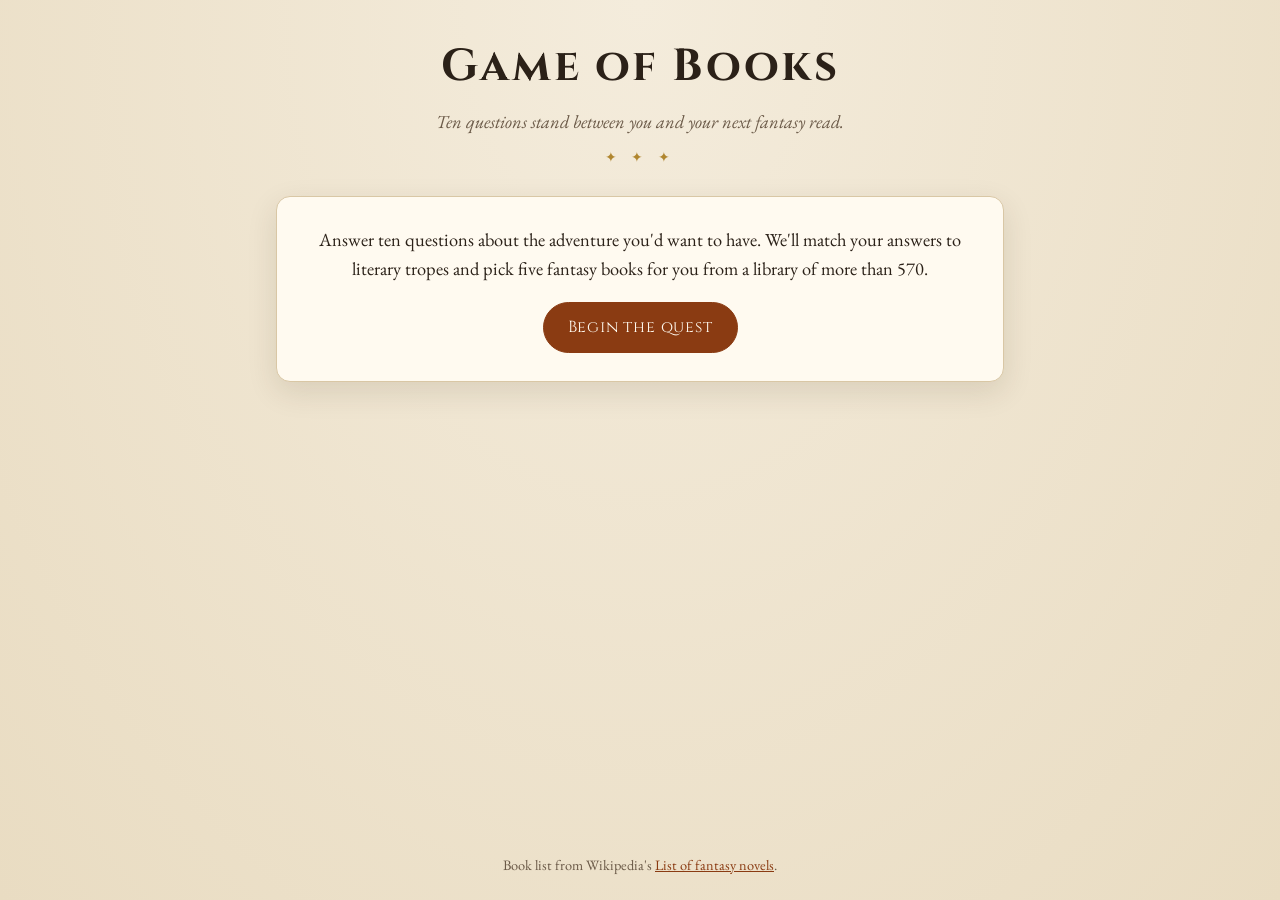
==== index.html @ 14d940a7 "Add index.html game page with ten-question quiz Plain HTML/CSS/JS with no build step. Shows one ques" ====
<!doctype html>
<html lang="en">
<head>
  <meta charset="utf-8">
  <meta name="viewport" content="width=device-width, initial-scale=1">
  <title>Game of Books</title>
  <meta name="description" content="Answer ten questions and get five fantasy novels matched to your favourite literary tropes.">
  <link rel="preconnect" href="https://fonts.googleapis.com">
  <link rel="preconnect" href="https://fonts.gstatic.com" crossorigin>
  <link href="https://fonts.googleapis.com/css2?family=Cinzel:wght@600;700&family=EB+Garamond:ital@0;1&display=swap" rel="stylesheet">
  <link rel="stylesheet" href="css/styles.css">
</head>
<body>
  <main class="wrap">
    <header class="site">
      <h1><a href="./">Game of Books</a></h1>
      <p class="tagline">Ten questions stand between you and your next fantasy read.</p>
      <p class="flourish" aria-hidden="true">✦ ✦ ✦</p>
    </header>

    <section id="intro" class="card intro">
      <p>Answer ten questions about the adventure you'd want to have. We'll match your answers to literary tropes and pick five fantasy books for you from a library of more than 570.</p>
      <button id="start" class="btn" type="button">Begin the quest</button>
    </section>

    <section id="quiz" class="card" hidden>
      <div class="progress" aria-hidden="true">
        <span id="progress-label">1 / 10</span>
        <div class="progress-track"><div id="progress-fill" class="progress-fill"></div></div>
      </div>
      <div id="question" class="question" aria-live="polite"></div>
      <div class="quiz-nav">
        <button id="back" class="btn ghost" type="button">← Back</button>
        <span>Tip: press 1–4 to answer</span>
      </div>
    </section>

    <noscript>
      <p class="card status">This game needs JavaScript to run.</p>
    </noscript>
  </main>

  <footer class="site">
    Book list from Wikipedia's <a href="https://en.wikipedia.org/wiki/List_of_fantasy_novels">List of fantasy novels</a>.
  </footer>

  <script src="js/quiz.js"></script>
  <script src="js/game.js"></script>
</body>
</html>
---- css/styles.css ----
:root {
  --bg: #f4ecdc;
  --bg-deep: #e9dcc2;
  --surface: #fffaf0;
  --ink: #2b2118;
  --ink-soft: #6b5a48;
  --accent: #8a3b12;
  --accent-ink: #fffaf0;
  --gold: #b0862f;
  --line: #d9c7a5;
  --chip: #f1e3c6;
  --shadow: 0 10px 30px rgba(60, 40, 20, 0.12);
  --radius: 14px;
  --font-display: "Cinzel", Georgia, serif;
  --font-body: "EB Garamond", Georgia, "Times New Roman", serif;
}

@media (prefers-color-scheme: dark) {
  :root {
    --bg: #15121c;
    --bg-deep: #0d0b12;
    --surface: #211c2b;
    --ink: #efe6d6;
    --ink-soft: #b5a891;
    --accent: #e0a458;
    --accent-ink: #1a1520;
    --gold: #d6b26a;
    --line: #3a3247;
    --chip: #2e2739;
    --shadow: 0 10px 30px rgba(0, 0, 0, 0.45);
  }
}

* { box-sizing: border-box; }

html, body { margin: 0; }

body {
  min-height: 100vh;
  background:
    radial-gradient(ellipse at top, var(--bg) 0%, var(--bg-deep) 100%) fixed;
  color: var(--ink);
  font-family: var(--font-body);
  font-size: 1.15rem;
  line-height: 1.55;
  display: flex;
  flex-direction: column;
}

a { color: var(--accent); }

.wrap {
  width: 100%;
  max-width: 760px;
  margin: 0 auto;
  padding: 32px 16px 48px;
  flex: 1;
}

header.site {
  text-align: center;
  margin-bottom: 28px;
}

.site h1 {
  font-family: var(--font-display);
  font-weight: 700;
  letter-spacing: 0.06em;
  font-size: clamp(1.9rem, 6vw, 2.8rem);
  margin: 0;
}

.site h1 a { color: inherit; text-decoration: none; }

.site .tagline {
  margin: 6px 0 0;
  color: var(--ink-soft);
  font-style: italic;
}

.flourish {
  color: var(--gold);
  letter-spacing: 0.4em;
  font-size: 0.9rem;
  margin: 10px 0 0;
}

.card {
  background: var(--surface);
  border: 1px solid var(--line);
  border-radius: var(--radius);
  box-shadow: var(--shadow);
  padding: 28px 24px;
}

.btn {
  display: inline-block;
  font: inherit;
  font-family: var(--font-display);
  font-size: 1rem;
  letter-spacing: 0.05em;
  padding: 12px 24px;
  border-radius: 999px;
  border: 1px solid var(--accent);
  background: var(--accent);
  color: var(--accent-ink);
  cursor: pointer;
  text-decoration: none;
  transition: transform 0.15s ease, opacity 0.15s ease;
}

.btn:hover { transform: translateY(-1px); }
.btn:focus-visible { outline: 3px solid var(--gold); outline-offset: 3px; }

.btn.ghost {
  background: transparent;
  color: var(--accent);
}

.btn[disabled] { opacity: 0.4; cursor: default; transform: none; }

/* ---------- Intro ---------- */

.intro { text-align: center; }
.intro p { margin: 0 0 20px; }

/* ---------- Quiz ---------- */

.progress {
  display: flex;
  align-items: center;
  gap: 12px;
  margin-bottom: 20px;
  font-family: var(--font-display);
  font-size: 0.85rem;
  color: var(--ink-soft);
  letter-spacing: 0.08em;
}

.progress-track {
  flex: 1;
  height: 6px;
  background: var(--chip);
  border-radius: 999px;
  overflow: hidden;
}

.progress-fill {
  height: 100%;
  width: 0;
  background: linear-gradient(90deg, var(--gold), var(--accent));
  transition: width 0.3s ease;
}

.question h2 {
  font-family: var(--font-display);
  font-weight: 600;
  font-size: clamp(1.25rem, 4vw, 1.6rem);
  line-height: 1.3;
  margin: 0 0 20px;
}

.answers {
  list-style: none;
  margin: 0;
  padding: 0;
  display: grid;
  gap: 12px;
}

.answer {
  width: 100%;
  display: flex;
  align-items: center;
  gap: 14px;
  text-align: left;
  font: inherit;
  color: var(--ink);
  background: transparent;
  border: 1px solid var(--line);
  border-radius: 12px;
  padding: 14px 16px;
  cursor: pointer;
  transition: border-color 0.15s ease, background 0.15s ease, transform 0.15s ease;
}

.answer:hover { border-color: var(--accent); transform: translateX(2px); }
.answer:focus-visible { outline: 3px solid var(--gold); outline-offset: 2px; }

.answer.selected {
  border-color: var(--accent);
  background: var(--chip);
}

.answer .key {
  flex: none;
  width: 30px;
  height: 30px;
  border-radius: 50%;
  border: 1px solid var(--gold);
  color: var(--gold);
  display: grid;
  place-items: center;
  font-family: var(--font-display);
  font-size: 0.85rem;
}

.quiz-nav {
  display: flex;
  justify-content: space-between;
  align-items: center;
  margin-top: 22px;
  font-size: 0.95rem;
  color: var(--ink-soft);
}

.fade-in { animation: fade 0.35s ease both; }

@keyframes fade {
  from { opacity: 0; transform: translateY(6px); }
  to { opacity: 1; transform: none; }
}

/* ---------- Results ---------- */

.results-head { text-align: center; margin-bottom: 24px; }
.results-head h2 {
  font-family: var(--font-display);
  font-size: clamp(1.4rem, 5vw, 1.9rem);
  margin: 0 0 8px;
}
.results-head p { margin: 0 0 14px; color: var(--ink-soft); }

.chips {
  display: flex;
  flex-wrap: wrap;
  gap: 8px;
  justify-content: center;
  list-style: none;
  padding: 0;
  margin: 0;
}

.chip {
  background: var(--chip);
  border: 1px solid var(--line);
  border-radius: 999px;
  padding: 3px 12px;
  font-size: 0.95rem;
  white-space: nowrap;
}

.chip.strong { border-color: var(--gold); }

.books {
  list-style: none;
  margin: 0;
  padding: 0;
  display: grid;
  gap: 16px;
  counter-reset: book;
}

.book {
  display: grid;
  grid-template-columns: auto 1fr;
  gap: 4px 18px;
  align-items: start;
}

.book::before {
  counter-increment: book;
  content: counter(book);
  grid-row: span 4;
  font-family: var(--font-display);
  font-size: 2.2rem;
  line-height: 1;
  color: var(--gold);
  min-width: 1.2em;
  text-align: center;
}

.book h3 {
  font-family: var(--font-display);
  font-size: 1.2rem;
  margin: 0;
  line-height: 1.3;
}

.book .meta { margin: 0; color: var(--ink-soft); }
.book .chips { justify-content: flex-start; margin-top: 6px; }
.book .chip { font-size: 0.85rem; }
.book .links { margin: 8px 0 0; font-size: 0.95rem; }

.actions {
  display: flex;
  flex-wrap: wrap;
  gap: 12px;
  justify-content: center;
  margin-top: 28px;
}

.status { text-align: center; color: var(--ink-soft); }

footer.site {
  text-align: center;
  font-size: 0.9rem;
  color: var(--ink-soft);
  padding: 0 16px 24px;
}

@media (max-width: 480px) {
  .card { padding: 22px 16px; }
  .book { gap: 4px 12px; }
  .book::before { font-size: 1.7rem; }
}

@media (prefers-reduced-motion: reduce) {
  * { animation: none !important; transition: none !important; }
}
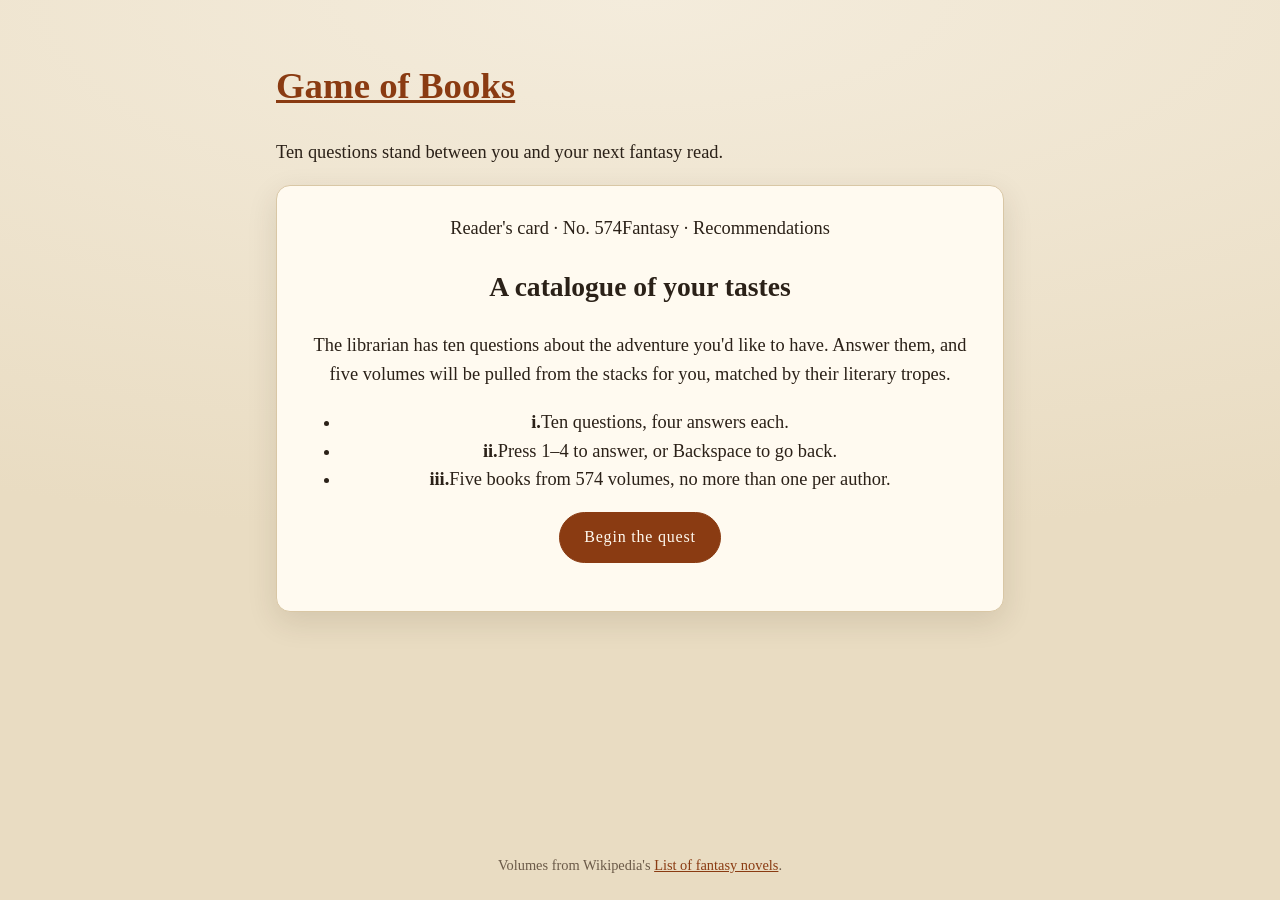
==== commit 89aaa1a0: "Present the quiz as a library catalogue card with a progress shelf Questions sit on a ruled parchmen" ====
--- a/index.html
+++ b/index.html
@@ -2,48 +2,58 @@
 <html lang="en">
 <head>
   <meta charset="utf-8">
-  <meta name="viewport" content="width=device-width, initial-scale=1">
+  <meta name="viewport" content="width=device-width, initial-scale=1, viewport-fit=cover">
   <title>Game of Books</title>
-  <meta name="description" content="Answer ten questions and get five fantasy novels matched to your favourite literary tropes.">
+  <meta name="description" content="Answer ten questions in the reading room and leave with five fantasy novels matched to your favourite literary tropes.">
+  <meta name="theme-color" content="#14100c">
   <link rel="preconnect" href="https://fonts.googleapis.com">
   <link rel="preconnect" href="https://fonts.gstatic.com" crossorigin>
-  <link href="https://fonts.googleapis.com/css2?family=Cinzel:wght@600;700&family=EB+Garamond:ital@0;1&display=swap" rel="stylesheet">
+  <link rel="stylesheet" href="https://fonts.googleapis.com/css2?family=Alegreya:ital,wght@0,400;0,500;0,700;1,400&family=Cutive+Mono&family=IM+Fell+English+SC&family=IM+Fell+English:ital@0;1&display=swap">
   <link rel="stylesheet" href="css/styles.css">
 </head>
 <body>
   <main class="wrap">
-    <header class="site">
+    <header class="masthead">
       <h1><a href="./">Game of Books</a></h1>
-      <p class="tagline">Ten questions stand between you and your next fantasy read.</p>
-      <p class="flourish" aria-hidden="true">✦ ✦ ✦</p>
+      <p class="sub">Ten questions stand between you and your next fantasy read.</p>
+      <p class="skytime" id="skytime"></p>
     </header>
 
-    <section id="intro" class="card intro">
-      <p>Answer ten questions about the adventure you'd want to have. We'll match your answers to literary tropes and pick five fantasy books for you from a library of more than 570.</p>
-      <button id="start" class="btn" type="button">Begin the quest</button>
+    <section id="intro" class="card intro fade-in">
+      <div class="card-top"><span>Reader's card · No. 574</span><span>Fantasy · Recommendations</span></div>
+      <h2>A catalogue of your tastes</h2>
+      <p class="lead">The librarian has ten questions about the adventure you'd like to have. Answer them, and five volumes will be pulled from the stacks for you, matched by their literary tropes.</p>
+      <ul class="rules">
+        <li><b>i.</b><span>Ten questions, four answers each.</span></li>
+        <li><b>ii.</b><span>Press 1–4 to answer, or Backspace to go back.</span></li>
+        <li><b>iii.</b><span>Five books from 574 volumes, no more than one per author.</span></li>
+      </ul>
+      <p class="go"><button id="start" class="btn ink" type="button">Begin the quest</button></p>
     </section>
 
-    <section id="quiz" class="card" hidden>
-      <div class="progress" aria-hidden="true">
-        <span id="progress-label">1 / 10</span>
-        <div class="progress-track"><div id="progress-fill" class="progress-fill"></div></div>
-      </div>
-      <div id="question" class="question" aria-live="polite"></div>
-      <div class="quiz-nav">
-        <button id="back" class="btn ghost" type="button">← Back</button>
-        <span>Tip: press 1–4 to answer</span>
+    <section id="quiz" hidden>
+      <div class="shelf" id="shelf" aria-hidden="true"></div>
+      <div class="card">
+        <div class="card-top"><span id="progress-label">Question 1 of 10</span><span>Game of Books · Fantasy</span></div>
+        <div id="question" aria-live="polite"></div>
+        <div class="quiz-nav">
+          <button id="back" class="linkbtn" type="button">← Previous question</button>
+          <span>Press 1–4 to answer</span>
+        </div>
+        <span class="stamp" id="stamp" aria-hidden="true">Noted</span>
       </div>
     </section>
 
     <noscript>
-      <p class="card status">This game needs JavaScript to run.</p>
+      <p class="card">This game needs JavaScript to run.</p>
     </noscript>
   </main>
 
   <footer class="site">
-    Book list from Wikipedia's <a href="https://en.wikipedia.org/wiki/List_of_fantasy_novels">List of fantasy novels</a>.
+    Volumes from Wikipedia's <a href="https://en.wikipedia.org/wiki/List_of_fantasy_novels">List of fantasy novels</a>.
   </footer>
 
+  <script src="js/room.js"></script>
   <script src="js/quiz.js"></script>
   <script src="js/game.js"></script>
 </body>
--- a/css/styles.css
+++ b/css/styles.css
@@ -35,10 +35,11 @@
 
 html, body { margin: 0; }
 
+html { background: var(--bg-deep); }
+
 body {
   min-height: 100vh;
-  background:
-    radial-gradient(ellipse at top, var(--bg) 0%, var(--bg-deep) 100%) fixed;
+  background: radial-gradient(ellipse 120% 60% at top, var(--bg) 0%, var(--bg-deep) 100%) no-repeat var(--bg-deep);
   color: var(--ink);
   font-family: var(--font-body);
   font-size: 1.15rem;
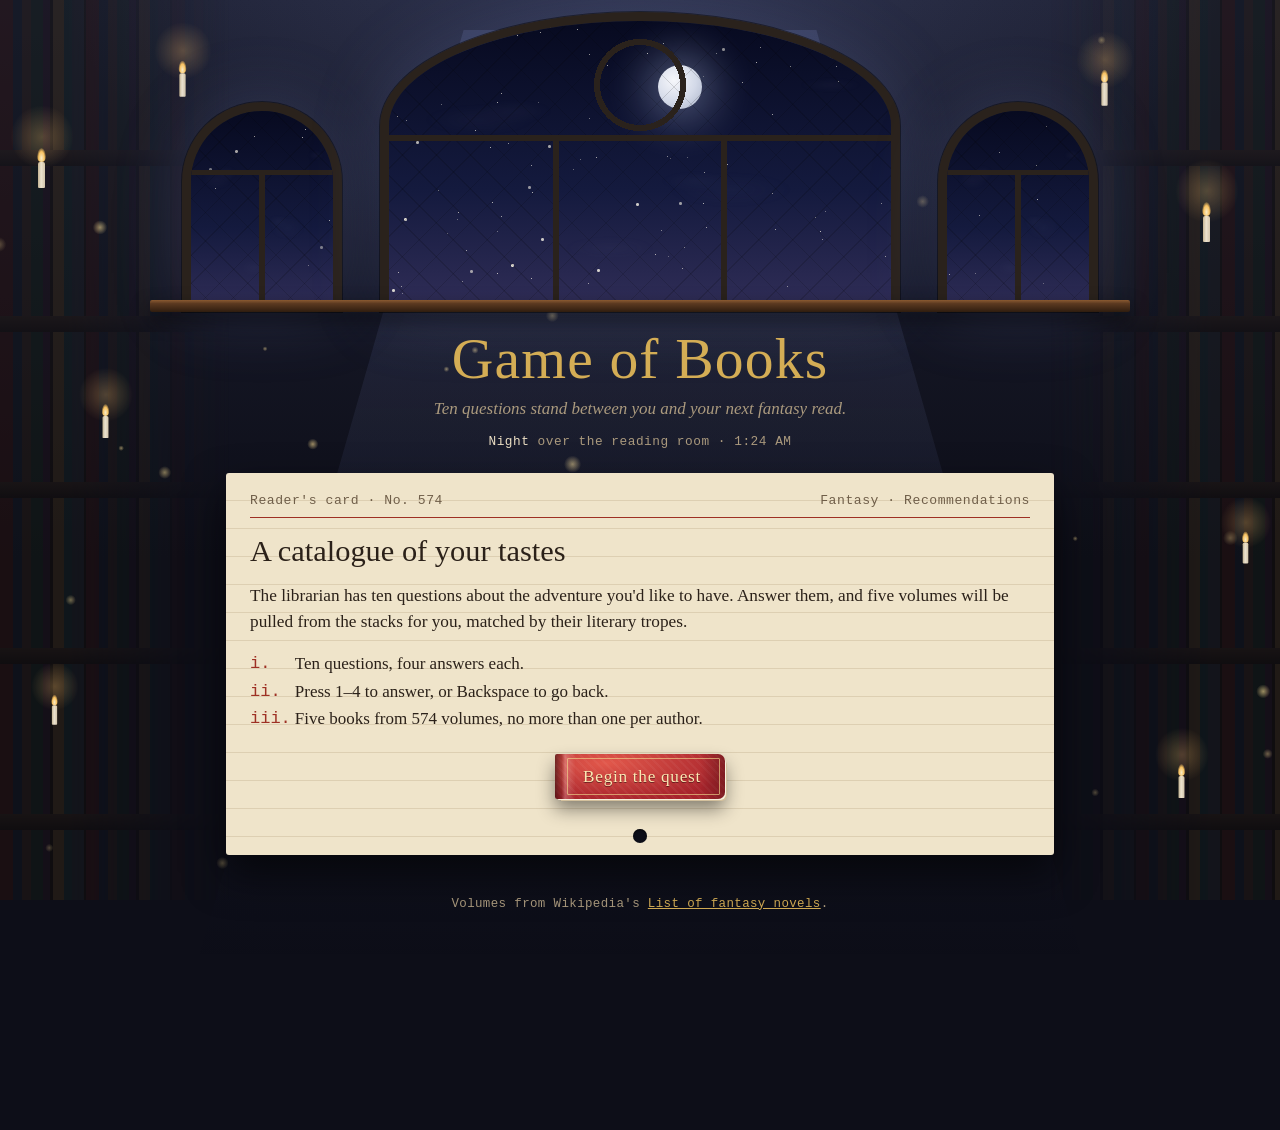
==== commit 1536e437: "Style buttons as colourful cloth-bound books Buttons now share the recommended books' look: bright c" ====
--- a/index.html
+++ b/index.html
@@ -28,7 +28,7 @@
         <li><b>ii.</b><span>Press 1–4 to answer, or Backspace to go back.</span></li>
         <li><b>iii.</b><span>Five books from 574 volumes, no more than one per author.</span></li>
       </ul>
-      <p class="go"><button id="start" class="btn ink" type="button">Begin the quest</button></p>
+      <p class="go"><button id="start" class="btn crimson" type="button">Begin the quest</button></p>
     </section>
 
     <section id="quiz" hidden>
--- a/css/styles.css
+++ b/css/styles.css
@@ -1,321 +1,411 @@
+/*
+ * Game of Books — styled as the Fantasy Reading Room: a library hall under a
+ * tall arched window whose sky follows the viewer's local hour, walnut shelves
+ * of gilt leather spines, and parchment catalogue cards. Single dark look by design.
+ */
 :root {
-  --bg: #f4ecdc;
-  --bg-deep: #e9dcc2;
-  --surface: #fffaf0;
-  --ink: #2b2118;
-  --ink-soft: #6b5a48;
-  --accent: #8a3b12;
-  --accent-ink: #fffaf0;
-  --gold: #b0862f;
-  --line: #d9c7a5;
-  --chip: #f1e3c6;
-  --shadow: 0 10px 30px rgba(60, 40, 20, 0.12);
-  --radius: 14px;
-  --font-display: "Cinzel", Georgia, serif;
-  --font-body: "EB Garamond", Georgia, "Times New Roman", serif;
-}
-
-@media (prefers-color-scheme: dark) {
-  :root {
-    --bg: #15121c;
-    --bg-deep: #0d0b12;
-    --surface: #211c2b;
-    --ink: #efe6d6;
-    --ink-soft: #b5a891;
-    --accent: #e0a458;
-    --accent-ink: #1a1520;
-    --gold: #d6b26a;
-    --line: #3a3247;
-    --chip: #2e2739;
-    --shadow: 0 10px 30px rgba(0, 0, 0, 0.45);
-  }
-}
-
-* { box-sizing: border-box; }
-
-html, body { margin: 0; }
-
-html { background: var(--bg-deep); }
-
+  color-scheme: dark;
+  --night: #14100c; --wall: #1e1712; --line: #3b2a1c;
+  --wood: #5b3920; --wood-lo: #2f1d0f; --wood-hi: #8a5a31;
+  --parch: #ecdfc4; --muted: #ab9a7e; --gilt: #d4ad55; --gilt-dim: #9a7a37;
+  --card: #efe4ca; --card-hi: #f7efdd; --card-ink: #2b2119; --card-rule: #d3c09c; --card-muted: #6f5e49; --stamp: #9e3024;
+  --l0: #6f201c; --l1: #24432f; --l2: #22324f; --l3: #86581e; --l4: #4b2442; --l5: #5b3b25; --l6: #1f4b4a; --l7: #3b404b;
+  --f-display: "IM Fell English SC", "IM Fell English", Georgia, serif;
+  --f-title: "IM Fell English", Georgia, serif;
+  --f-body: "Alegreya", Georgia, "Times New Roman", serif;
+  --f-mono: "Cutive Mono", "Courier New", Courier, monospace;
+  --plank: 16px;
+  --stone: #2a221c; --win-h: clamp(170px, 28vw, 300px);
+  /* sky tokens: overwritten by js/room.js from the viewer's local hour (these are early-evening values) */
+  --sky-top: #121a42; --sky-mid: #3d2f6b; --sky-low: #9a4f6a; --glow: #b07aa0; --glow-soft: rgba(176,122,160,.22); --glow-faint: rgba(176,122,160,.08);
+  --room-top: #2a1d22; --cloud: rgba(210,170,200,.55); --star-op: .5; --cloud-op: .3; --candle-op: .9;
+  --orb-x: 80%; --orb-y: 30%; --orb-bg: radial-gradient(circle at 35% 35%, #f4f6fb, #cfd6e6 60%, #aab3c8); --orb-glow: rgba(200,215,255,.35);
+}
+
+*, *::before, *::after { box-sizing: border-box; }
+html { background: var(--night); }
 body {
-  min-height: 100vh;
-  background: radial-gradient(ellipse 120% 60% at top, var(--bg) 0%, var(--bg-deep) 100%) no-repeat var(--bg-deep);
-  color: var(--ink);
-  font-family: var(--font-body);
-  font-size: 1.15rem;
-  line-height: 1.55;
-  display: flex;
-  flex-direction: column;
-}
-
-a { color: var(--accent); }
+  position: relative; z-index: 0; margin: 0; min-height: 100vh;
+  background-color: var(--night); color: var(--parch);
+  font-family: var(--f-body); font-size: 17px; line-height: 1.5;
+  transition: background-color 2s;
+}
+[hidden] { display: none !important; }
+button { font: inherit; color: inherit; }
+:focus-visible { outline: 2px solid var(--gilt); outline-offset: 2px; }
+a { color: var(--gilt); }
 
 .wrap {
-  width: 100%;
-  max-width: 760px;
-  margin: 0 auto;
-  padding: 32px 16px 48px;
-  flex: 1;
-}
-
-header.site {
-  text-align: center;
-  margin-bottom: 28px;
-}
-
-.site h1 {
-  font-family: var(--font-display);
-  font-weight: 700;
-  letter-spacing: 0.06em;
-  font-size: clamp(1.9rem, 6vw, 2.8rem);
-  margin: 0;
-}
-
-.site h1 a { color: inherit; text-decoration: none; }
-
-.site .tagline {
-  margin: 6px 0 0;
-  color: var(--ink-soft);
-  font-style: italic;
-}
-
-.flourish {
-  color: var(--gold);
-  letter-spacing: 0.4em;
-  font-size: 0.9rem;
-  margin: 10px 0 0;
-}
-
+  position: relative; max-width: 860px; margin: 0 auto;
+  padding: calc(var(--win-h) + 30px) max(16px, env(safe-area-inset-right, 0px)) 40px max(16px, env(safe-area-inset-left, 0px));
+}
+
+/* ---------- the hall: room light, side stacks, candles, motes ---------- */
+.room {
+  position: fixed; inset: 0; z-index: -2; pointer-events: none; overflow: hidden;
+  background: radial-gradient(ellipse 65% 55% at 50% -8%, var(--glow-soft), transparent 72%), linear-gradient(to bottom, var(--room-top), var(--night) 62%);
+}
+.hall-stacks {
+  position: absolute; top: 0; bottom: 0; width: max(56px, calc((100vw - 860px) / 2 + 20px)); opacity: .5; filter: brightness(.42) saturate(.7);
+  background: repeating-linear-gradient(to bottom, transparent 0, transparent 150px, var(--wood) 150px, var(--wood-lo) 166px),
+    repeating-linear-gradient(90deg, var(--l0) 0 13px, var(--l2) 13px 22px, var(--l5) 22px 31px, var(--l1) 31px 43px, var(--l4) 43px 50px, var(--wood-lo) 50px 53px, var(--l3) 53px 64px, var(--l6) 64px 72px, var(--l7) 72px 84px, var(--wood-lo) 84px 86px);
+}
+.hall-stacks.l { left: 0; -webkit-mask-image: linear-gradient(to right, #000 30%, transparent); mask-image: linear-gradient(to right, #000 30%, transparent); }
+.hall-stacks.r { right: 0; -webkit-mask-image: linear-gradient(to left, #000 30%, transparent); mask-image: linear-gradient(to left, #000 30%, transparent); }
+#motes { position: absolute; inset: 0; width: 100%; height: 100%; }
+.candle {
+  position: absolute; left: var(--x); top: var(--y); width: 7px; height: 26px; border-radius: 2px 2px 1px 1px;
+  opacity: var(--candle-op); transform: scale(var(--s, 1));
+  background: linear-gradient(90deg, #c9b996, #f3ead6 45%, #d9cbb0);
+  animation: bob 7s ease-in-out var(--d, 0s) infinite alternate; transition: opacity 2s;
+}
+.candle::before {
+  content: ""; position: absolute; bottom: 100%; left: 50%; width: 9px; height: 14px; margin-left: -4.5px;
+  border-radius: 50% 50% 50% 50% / 62% 62% 38% 38%;
+  background: radial-gradient(ellipse at 50% 72%, #fff7d6 0, #ffc861 45%, rgba(255,140,40,0) 75%);
+  animation: flick 1.8s ease-in-out var(--d, 0s) infinite alternate;
+}
+.candle::after {
+  content: ""; position: absolute; bottom: 60%; left: 50%; width: 70px; height: 70px; margin-left: -35px; border-radius: 50%;
+  background: radial-gradient(circle, rgba(255,196,110,.28), rgba(255,196,110,0) 65%);
+}
+@keyframes bob { from { translate: 0 0; } to { translate: 0 -14px; } }
+@keyframes flick { from { transform: scaleY(1) rotate(-2deg); } to { transform: scaleY(1.15) rotate(3deg); } }
+
+/* ---------- the window band ---------- */
+.skyband {
+  position: absolute; top: 0; left: 0; right: 0; height: calc(var(--win-h) + 12px); z-index: -1; pointer-events: none;
+  display: flex; justify-content: center; align-items: flex-end; gap: clamp(14px, 3vw, 40px);
+}
+.beam {
+  position: absolute; top: 30px; left: 50%; width: min(980px, 96vw); height: min(1100px, 190vw); transform: translateX(-50%);
+  background: linear-gradient(to bottom, var(--glow-soft), var(--glow-faint) 45%, transparent 85%);
+  clip-path: polygon(32% 0, 68% 0, 100% 100%, 0 100%); mix-blend-mode: screen; opacity: .9;
+}
+.win {
+  position: relative; overflow: hidden; border: 9px solid var(--stone); border-bottom: 0;
+  border-radius: 50% 50% 0 0 / 38% 38% 0 0;
+  box-shadow: inset 0 0 34px rgba(0,0,0,.5), 0 0 70px var(--glow-soft), 0 0 0 1px rgba(0,0,0,.6);
+}
+.win.main { width: min(520px, 82vw); height: var(--win-h); }
+.win.side { width: min(160px, 15vw); height: calc(var(--win-h) * .7); }
+.sky { position: absolute; inset: 0; background: linear-gradient(to bottom, var(--sky-top), var(--sky-mid) 58%, var(--sky-low)); }
+.win .stars {
+  position: absolute; top: 0; left: 0; width: 1px; height: 1px; border-radius: 50%; opacity: var(--star-op);
+  animation: twinkle 5s ease-in-out infinite alternate; transition: opacity 2s;
+}
+.win .stars.b { animation-duration: 3.4s; animation-delay: -2s; }
+@keyframes twinkle { from { opacity: var(--star-op); } to { opacity: calc(var(--star-op) * .45); } }
+.clouds {
+  position: absolute; top: 0; bottom: 0; left: 0; width: 200%; opacity: var(--cloud-op); transition: opacity 2s;
+  background-repeat: repeat-x; background-size: 50% 100%;
+  background-image: radial-gradient(ellipse 16% 8% at 18% 34%, var(--cloud), transparent 70%), radial-gradient(ellipse 11% 6% at 25% 31%, var(--cloud), transparent 70%),
+    radial-gradient(ellipse 18% 9% at 68% 58%, var(--cloud), transparent 70%), radial-gradient(ellipse 10% 5% at 61% 55%, var(--cloud), transparent 70%),
+    radial-gradient(ellipse 13% 6% at 44% 78%, var(--cloud), transparent 70%), radial-gradient(ellipse 9% 4% at 88% 22%, var(--cloud), transparent 70%);
+  animation: drift 180s linear infinite;
+}
+@keyframes drift { to { transform: translateX(-50%); } }
+.orb {
+  position: absolute; left: var(--orb-x); top: var(--orb-y); width: 44px; height: 44px; border-radius: 50%;
+  transform: translate(-50%, -50%); background: var(--orb-bg); box-shadow: 0 0 42px 14px var(--orb-glow);
+}
+.tracery {
+  position: absolute; inset: 0;
+  background: linear-gradient(90deg, transparent calc(33.3% - 3px), var(--stone) calc(33.3% - 3px) calc(33.3% + 3px), transparent calc(33.3% + 3px) calc(66.7% - 3px), var(--stone) calc(66.7% - 3px) calc(66.7% + 3px), transparent calc(66.7% + 3px)) 0 100% / 100% 60% no-repeat,
+    linear-gradient(var(--stone), var(--stone)) 0 40% / 100% 6px no-repeat,
+    radial-gradient(circle at 50% 22%, transparent 0 40px, var(--stone) 40px 46px, transparent 46px),
+    repeating-linear-gradient(45deg, rgba(0,0,0,.14) 0 1px, transparent 1px 24px), repeating-linear-gradient(-45deg, rgba(0,0,0,.14) 0 1px, transparent 1px 24px);
+}
+.win.side .tracery {
+  background: linear-gradient(90deg, transparent calc(50% - 3px), var(--stone) calc(50% - 3px) calc(50% + 3px), transparent calc(50% + 3px)) 0 100% / 100% 70% no-repeat,
+    linear-gradient(var(--stone), var(--stone)) 0 30% / 100% 5px no-repeat,
+    repeating-linear-gradient(45deg, rgba(0,0,0,.14) 0 1px, transparent 1px 20px), repeating-linear-gradient(-45deg, rgba(0,0,0,.14) 0 1px, transparent 1px 20px);
+}
+.sill {
+  position: absolute; bottom: 0; left: 50%; transform: translateX(-50%); width: min(980px, 96vw); height: 12px; border-radius: 2px;
+  background: linear-gradient(var(--wood-hi), var(--wood) 30%, var(--wood-lo)); box-shadow: 0 8px 18px rgba(0,0,0,.55);
+}
+
+/* ---------- masthead ---------- */
+.masthead { text-align: center; margin-bottom: 22px; }
+.masthead h1 {
+  font-family: var(--f-display); font-weight: 400; font-size: clamp(2.3rem, 7vw, 3.6rem); line-height: 1;
+  margin: 0; color: var(--gilt); letter-spacing: .02em;
+}
+.masthead h1 a { color: inherit; text-decoration: none; }
+.masthead .sub { margin: .5rem auto 0; color: var(--muted); font-style: italic; max-width: 52ch; }
+.skytime { font-family: var(--f-mono); font-size: .8rem; color: var(--muted); margin: .7rem 0 0; letter-spacing: .04em; }
+.skytime b { color: var(--parch); font-weight: 400; }
+.orn { color: var(--gilt-dim); }
+
+/* ---------- buttons ---------- */
+/* Buttons are small cloth-bound books, matching the recommended covers. */
+.btn {
+  --b: #1d4b98; --bh: #4f8ad9;
+  position: relative; display: inline-flex; align-items: center; justify-content: center; gap: 8px;
+  font-family: var(--f-display); font-size: 1.08rem; letter-spacing: .04em; line-height: 1.1; text-decoration: none;
+  padding: .8rem 1.5rem .8rem 1.75rem; border: 0; border-radius: 2px 7px 7px 2px; cursor: pointer;
+  color: #fbe9b4; text-shadow: 0 1px 0 rgba(0,0,0,.45);
+  background:
+    linear-gradient(90deg, rgba(0,0,0,.45) 0, rgba(0,0,0,.15) 4%, rgba(255,255,255,.22) 6%, rgba(255,255,255,0) 12%, rgba(0,0,0,0) 85%, rgba(0,0,0,.25) 100%),
+    repeating-linear-gradient(45deg, rgba(255,255,255,.04) 0 2px, transparent 2px 6px),
+    radial-gradient(ellipse at 30% 20%, var(--bh), var(--b) 75%);
+  box-shadow: 2px 2px 0 -1px var(--card-hi), 4px 4px 0 -2px var(--card-rule), 0 10px 18px rgba(0,0,0,.45);
+  transition: transform .18s ease, filter .18s ease, box-shadow .18s ease;
+}
+.btn::before { /* gilt frame stamped on the cover */
+  content: ""; position: absolute; inset: 4px 5px 4px 12px; border: 1px solid rgba(240,214,140,.65); border-radius: 1px; pointer-events: none;
+}
+.btn:hover { transform: translateY(-3px) rotate(-1deg); filter: brightness(1.12); color: #fff3cf; }
+.btn:active { transform: translateY(0); box-shadow: 1px 1px 0 -1px var(--card-hi), 2px 2px 0 -2px var(--card-rule), 0 4px 10px rgba(0,0,0,.45); }
+.btn:focus-visible { outline: 2px solid var(--gilt); outline-offset: 5px; }
+.btn[disabled] { opacity: .4; cursor: default; transform: none; filter: none; }
+.btn.crimson { --b: #a8242c; --bh: #e2584b; }
+.btn.emerald { --b: #1d7149; --bh: #43b57c; }
+.btn.sapphire { --b: #1d4b98; --bh: #4f8ad9; }
+.btn.amber { --b: #b8691a; --bh: #f0ad4a; }
+.btn.violet { --b: #642a8a; --bh: #a463cc; }
+.btn.teal { --b: #11706f; --bh: #3fb6ae; }
+.linkbtn {
+  background: none; border: 0; padding: .3rem 0; cursor: pointer;
+  font-family: var(--f-mono); font-size: .8rem; letter-spacing: .06em; text-transform: uppercase;
+  color: var(--card-muted); text-decoration: underline; text-underline-offset: 3px;
+}
+.linkbtn:hover { color: var(--stamp); }
+.linkbtn[disabled] { opacity: .35; cursor: default; text-decoration: none; }
+
+/* ---------- catalogue card ---------- */
 .card {
-  background: var(--surface);
-  border: 1px solid var(--line);
-  border-radius: var(--radius);
-  box-shadow: var(--shadow);
-  padding: 28px 24px;
-}
-
-.btn {
-  display: inline-block;
-  font: inherit;
-  font-family: var(--font-display);
-  font-size: 1rem;
-  letter-spacing: 0.05em;
-  padding: 12px 24px;
-  border-radius: 999px;
-  border: 1px solid var(--accent);
-  background: var(--accent);
-  color: var(--accent-ink);
-  cursor: pointer;
-  text-decoration: none;
-  transition: transform 0.15s ease, opacity 0.15s ease;
-}
-
-.btn:hover { transform: translateY(-1px); }
-.btn:focus-visible { outline: 3px solid var(--gold); outline-offset: 3px; }
-
-.btn.ghost {
-  background: transparent;
-  color: var(--accent);
-}
-
-.btn[disabled] { opacity: 0.4; cursor: default; transform: none; }
-
-/* ---------- Intro ---------- */
-
-.intro { text-align: center; }
-.intro p { margin: 0 0 20px; }
-
-/* ---------- Quiz ---------- */
-
-.progress {
-  display: flex;
-  align-items: center;
-  gap: 12px;
-  margin-bottom: 20px;
-  font-family: var(--font-display);
-  font-size: 0.85rem;
-  color: var(--ink-soft);
-  letter-spacing: 0.08em;
-}
-
-.progress-track {
-  flex: 1;
-  height: 6px;
-  background: var(--chip);
-  border-radius: 999px;
-  overflow: hidden;
-}
-
-.progress-fill {
-  height: 100%;
-  width: 0;
-  background: linear-gradient(90deg, var(--gold), var(--accent));
-  transition: width 0.3s ease;
-}
-
-.question h2 {
-  font-family: var(--font-display);
-  font-weight: 600;
-  font-size: clamp(1.25rem, 4vw, 1.6rem);
-  line-height: 1.3;
-  margin: 0 0 20px;
-}
-
-.answers {
-  list-style: none;
-  margin: 0;
-  padding: 0;
-  display: grid;
-  gap: 12px;
-}
-
+  position: relative; color-scheme: light; color: var(--card-ink);
+  background-color: var(--card);
+  background-image: repeating-linear-gradient(to bottom, transparent 0, transparent 27px, rgba(140,110,70,.18) 27px, rgba(140,110,70,.18) 28px);
+  border-radius: 3px; padding: 18px 24px 40px; box-shadow: 0 18px 40px rgba(0,0,0,.6); min-width: 0;
+}
+.card::after { /* the punched hole at the foot of a catalogue card */
+  content: ""; position: absolute; bottom: 12px; left: calc(50% - 7px); width: 14px; height: 14px; border-radius: 50%;
+  background: var(--night); box-shadow: inset 0 1px 2px rgba(0,0,0,.7);
+}
+.card-top {
+  display: flex; justify-content: space-between; gap: 6px 12px; flex-wrap: wrap;
+  border-bottom: 1px solid var(--stamp); padding-bottom: 6px;
+  font-family: var(--f-mono); font-size: .82rem; color: var(--card-muted); letter-spacing: .04em;
+}
+.card h2 { font-family: var(--f-title); font-weight: 400; font-size: clamp(1.45rem, 4.4vw, 1.9rem); line-height: 1.2; margin: .9rem 0 .9rem; text-wrap: balance; }
+.card h2:focus { outline: none; }
+.card p { margin: 0 0 1rem; }
+.card a { color: var(--stamp); }
+.stamp {
+  position: absolute; right: 22px; bottom: 9px; transform: rotate(-8deg) scale(1.3);
+  border: 2px solid var(--stamp); color: var(--stamp); font-family: var(--f-mono); font-size: .9rem;
+  text-transform: uppercase; letter-spacing: .12em; padding: 2px 8px; opacity: 0; pointer-events: none;
+  transition: opacity .2s, transform .2s;
+}
+.stamp.show { opacity: .9; transform: rotate(-8deg) scale(1); }
+
+/* intro card */
+.intro .lead { font-size: 1.08rem; }
+.intro .rules { list-style: none; padding: 0; margin: 0 0 1.4rem; display: grid; gap: 2px; }
+.intro .rules li { display: grid; grid-template-columns: 2.8rem 1fr; }
+.intro .rules b { font-family: var(--f-mono); font-weight: 400; color: var(--stamp); }
+.intro .go { text-align: center; }
+
+/* ---------- progress shelf ---------- */
+.shelf {
+  position: relative; display: flex; justify-content: center; align-items: flex-end; gap: 3px;
+  height: 84px; padding: 0 14px var(--plank); margin: 0 auto 18px; max-width: 420px;
+  border: 10px solid var(--wood); border-bottom-width: 0; border-radius: 3px 3px 0 0;
+  background: linear-gradient(to bottom, transparent calc(100% - var(--plank)), var(--wood-hi) calc(100% - var(--plank)), var(--wood) calc(100% - var(--plank) + 3px), var(--wood-lo)), var(--wall);
+  box-shadow: inset 0 0 40px rgba(0,0,0,.75), 0 12px 26px rgba(0,0,0,.45);
+}
+.shelf .vol {
+  width: 22px; height: var(--h); border-radius: 2px 2px 1px 1px; position: relative;
+  background: linear-gradient(90deg, rgba(0,0,0,.5) 0, rgba(255,255,255,.11) 20%, rgba(255,255,255,.02) 46%, rgba(0,0,0,.2) 76%, rgba(0,0,0,.55) 100%), var(--c);
+  box-shadow: inset 0 7px 0 -5px var(--gilt-dim), inset 0 -9px 0 -7px var(--gilt-dim), 1px 0 0 rgba(0,0,0,.6);
+  filter: saturate(.3) brightness(.45); transition: filter .4s, transform .25s;
+}
+.shelf .vol.done { filter: none; }
+.shelf .vol.done::after { content: ""; position: absolute; left: 50%; bottom: 14px; width: 4px; height: 4px; margin-left: -2px; border-radius: 50%; background: var(--gilt); }
+.shelf .vol.now { filter: none; transform: translateY(-8px); box-shadow: inset 0 7px 0 -5px var(--gilt), inset 0 -9px 0 -7px var(--gilt), 0 0 14px rgba(212,173,85,.35); }
+
+/* ---------- question card ---------- */
+.answers { list-style: none; margin: 0; padding: 0; display: grid; gap: 4px; }
 .answer {
-  width: 100%;
-  display: flex;
-  align-items: center;
-  gap: 14px;
-  text-align: left;
-  font: inherit;
-  color: var(--ink);
-  background: transparent;
-  border: 1px solid var(--line);
-  border-radius: 12px;
-  padding: 14px 16px;
-  cursor: pointer;
-  transition: border-color 0.15s ease, background 0.15s ease, transform 0.15s ease;
-}
-
-.answer:hover { border-color: var(--accent); transform: translateX(2px); }
-.answer:focus-visible { outline: 3px solid var(--gold); outline-offset: 2px; }
-
-.answer.selected {
-  border-color: var(--accent);
-  background: var(--chip);
-}
-
-.answer .key {
-  flex: none;
-  width: 30px;
-  height: 30px;
-  border-radius: 50%;
-  border: 1px solid var(--gold);
-  color: var(--gold);
-  display: grid;
-  place-items: center;
-  font-family: var(--font-display);
-  font-size: 0.85rem;
-}
-
+  width: 100%; display: grid; grid-template-columns: 2.2rem 1fr; align-items: baseline; text-align: left;
+  font-family: var(--f-body); font-size: 1.05rem; line-height: 1.4; color: var(--card-ink);
+  background: transparent; border: 0; border-left: 3px solid transparent; border-radius: 2px;
+  padding: .5rem .6rem .5rem .5rem; cursor: pointer; transition: background .15s, border-color .15s;
+}
+.answer:hover { background: rgba(211,192,156,.45); border-left-color: var(--stamp); }
+.answer .key { font-family: var(--f-mono); color: var(--stamp); }
+.answer.selected { background: var(--card-ink); color: var(--card); border-left-color: var(--stamp); }
+.answer.selected .key { color: var(--gilt); }
 .quiz-nav {
-  display: flex;
-  justify-content: space-between;
-  align-items: center;
-  margin-top: 22px;
-  font-size: 0.95rem;
-  color: var(--ink-soft);
-}
-
-.fade-in { animation: fade 0.35s ease both; }
-
-@keyframes fade {
-  from { opacity: 0; transform: translateY(6px); }
-  to { opacity: 1; transform: none; }
-}
-
-/* ---------- Results ---------- */
-
-.results-head { text-align: center; margin-bottom: 24px; }
-.results-head h2 {
-  font-family: var(--font-display);
-  font-size: clamp(1.4rem, 5vw, 1.9rem);
-  margin: 0 0 8px;
-}
-.results-head p { margin: 0 0 14px; color: var(--ink-soft); }
-
-.chips {
-  display: flex;
-  flex-wrap: wrap;
-  gap: 8px;
-  justify-content: center;
-  list-style: none;
-  padding: 0;
-  margin: 0;
-}
-
-.chip {
-  background: var(--chip);
-  border: 1px solid var(--line);
-  border-radius: 999px;
-  padding: 3px 12px;
-  font-size: 0.95rem;
-  white-space: nowrap;
-}
-
-.chip.strong { border-color: var(--gold); }
-
-.books {
-  list-style: none;
-  margin: 0;
-  padding: 0;
-  display: grid;
-  gap: 16px;
-  counter-reset: book;
-}
-
-.book {
-  display: grid;
-  grid-template-columns: auto 1fr;
-  gap: 4px 18px;
-  align-items: start;
-}
-
-.book::before {
-  counter-increment: book;
-  content: counter(book);
-  grid-row: span 4;
-  font-family: var(--font-display);
-  font-size: 2.2rem;
-  line-height: 1;
-  color: var(--gold);
-  min-width: 1.2em;
-  text-align: center;
-}
-
-.book h3 {
-  font-family: var(--font-display);
-  font-size: 1.2rem;
-  margin: 0;
-  line-height: 1.3;
-}
-
-.book .meta { margin: 0; color: var(--ink-soft); }
-.book .chips { justify-content: flex-start; margin-top: 6px; }
-.book .chip { font-size: 0.85rem; }
-.book .links { margin: 8px 0 0; font-size: 0.95rem; }
-
-.actions {
-  display: flex;
-  flex-wrap: wrap;
-  gap: 12px;
-  justify-content: center;
-  margin-top: 28px;
-}
-
-.status { text-align: center; color: var(--ink-soft); }
-
-footer.site {
-  text-align: center;
-  font-size: 0.9rem;
-  color: var(--ink-soft);
-  padding: 0 16px 24px;
-}
-
-@media (max-width: 480px) {
-  .card { padding: 22px 16px; }
-  .book { gap: 4px 12px; }
-  .book::before { font-size: 1.7rem; }
-}
-
+  display: flex; justify-content: space-between; align-items: center; flex-wrap: wrap; gap: 6px 14px;
+  margin-top: 16px; padding-top: 10px; border-top: 1px dashed var(--card-rule);
+  font-family: var(--f-mono); font-size: .78rem; color: var(--card-muted); letter-spacing: .04em;
+}
+.fade-in { animation: fade .35s ease both; }
+@keyframes fade { from { opacity: 0; transform: translateY(6px); } to { opacity: 1; transform: none; } }
+
+/* ---------- results ---------- */
+.panel-h { font-family: var(--f-display); font-weight: 400; color: var(--gilt); font-size: clamp(1.6rem, 5vw, 2rem); margin: 0 0 6px; text-align: center; }
+.intro-line { color: var(--muted); font-style: italic; text-align: center; max-width: 56ch; margin: 0 auto 12px; }
+.tastes { display: flex; flex-wrap: wrap; gap: 6px 8px; align-items: center; justify-content: center; margin: 0 0 22px; padding: 0; list-style: none; }
+.tastes .k { font-family: var(--f-mono); font-size: .76rem; text-transform: uppercase; letter-spacing: .08em; color: var(--muted); margin-right: 4px; }
+.tag { font-family: var(--f-mono); font-size: .8rem; border: 1px solid var(--gilt-dim); color: var(--parch); border-radius: 2px; padding: 1px 7px; }
+
+.bookcase {
+  position: relative; display: flex; justify-content: center; align-items: flex-end; gap: 3px;
+  height: 196px; padding: 0 12px var(--plank); margin: 0 auto 26px; max-width: 520px;
+  border: 14px solid var(--wood); border-bottom-width: 10px; border-radius: 3px;
+  background: linear-gradient(to bottom, transparent calc(100% - var(--plank)), var(--wood-hi) calc(100% - var(--plank)), var(--wood) calc(100% - var(--plank) + 3px), var(--wood-lo)), var(--wall);
+  box-shadow: inset 0 0 60px rgba(0,0,0,.75), 0 18px 40px rgba(0,0,0,.5);
+}
+.spine {
+  position: relative; width: var(--w); height: var(--h); padding: 15px 0 19px; border-radius: 2px 2px 1px 1px;
+  color: var(--parch); display: flex; justify-content: center; text-decoration: none;
+  background: linear-gradient(90deg, rgba(0,0,0,.5) 0, rgba(255,255,255,.11) 20%, rgba(255,255,255,.02) 46%, rgba(0,0,0,.2) 76%, rgba(0,0,0,.55) 100%), var(--c);
+  box-shadow: inset 0 9px 0 -6px var(--gilt-dim), inset 0 -12px 0 -9px var(--gilt-dim), 1px 0 0 rgba(0,0,0,.6);
+  transition: transform .18s ease;
+}
+.spine:hover { transform: translateY(-7px); }
+.spine .st {
+  writing-mode: vertical-rl; display: block; height: 100%; font-family: var(--f-title); font-size: 12px; line-height: 1.05;
+  white-space: nowrap; overflow: hidden; text-overflow: ellipsis; letter-spacing: .02em; text-shadow: 0 1px 0 rgba(0,0,0,.6);
+}
+.spine.series::before { content: ""; position: absolute; left: 3px; right: 3px; top: 26px; height: 1px; background: var(--gilt); box-shadow: 0 4px 0 var(--gilt); opacity: .8; }
+.spine .rk { position: absolute; bottom: 4px; left: 0; right: 0; text-align: center; font-family: var(--f-mono); font-size: 9px; color: var(--gilt); }
+.spine.shelved { animation: shelve .5s ease both; animation-delay: calc(var(--i) * 90ms); }
+@keyframes shelve { from { opacity: 0; transform: translateY(-30px); } to { opacity: 1; transform: none; } }
+
+.recs { list-style: none; margin: 0; padding: 0; display: grid; gap: 34px; }
+.all-row { text-align: center; margin: 0 0 22px; }
+.rec {
+  --from-x: -215px; --from-y: 12px; --origin: left center;
+  display: grid; grid-template-columns: 200px minmax(0, 1fr); gap: 30px; align-items: start; scroll-margin-top: 20px;
+}
+.rec:target .libcard { outline: 2px solid var(--gilt); outline-offset: 3px; }
+
+/* left: a colourful cloth-bound book, front cover facing out */
+.tome {
+  position: relative; width: 190px; aspect-ratio: 2 / 3; justify-self: center;
+  border-radius: 3px 9px 9px 3px; padding: 12px 12px 12px 20px;
+  background:
+    linear-gradient(90deg, rgba(0,0,0,.45) 0, rgba(0,0,0,.15) 5%, rgba(255,255,255,.22) 7%, rgba(255,255,255,0) 11%, rgba(0,0,0,0) 80%, rgba(0,0,0,.25) 100%),
+    repeating-linear-gradient(45deg, rgba(255,255,255,.035) 0 2px, transparent 2px 6px),
+    radial-gradient(ellipse at 30% 18%, var(--bh), var(--b) 72%);
+  box-shadow:
+    3px 3px 0 -1px var(--card-hi), 6px 6px 0 -2px var(--card-rule), 8px 8px 0 -3px #bfa77c,
+    0 22px 38px rgba(0,0,0,.6);
+  transform: rotate(-2deg); transition: transform .3s ease;
+}
+.tome-btn {
+  position: relative; z-index: 2; justify-self: center; display: block; margin: 8px 0 0;
+  background: none; border: 0; padding: 0; cursor: pointer; border-radius: 6px;
+}
+.tome-btn:focus-visible { outline: 2px solid var(--gilt); outline-offset: 8px; }
+.tome-btn .tome { display: block; z-index: 1; }
+.tome-btn:hover .tome, .tome-btn:focus-visible .tome { transform: rotate(0deg) translateY(-4px); }
+.rec.open .tome { transform: rotate(0deg); }
+/* a library card peeking out of the top of the closed book */
+.peek {
+  position: absolute; z-index: 0; top: 4px; left: 50%; width: 118px; height: 72px; margin-left: -54px; border-radius: 2px;
+  background: linear-gradient(var(--stamp), var(--stamp)) 10px 13px / calc(100% - 20px) 1px no-repeat,
+    repeating-linear-gradient(to bottom, transparent 0 13px, rgba(140,110,70,.25) 13px 14px), var(--card);
+  box-shadow: 0 2px 6px rgba(0,0,0,.4); transform: rotate(3deg); transition: transform .3s ease, opacity .2s;
+}
+.tome-btn:hover .peek, .tome-btn:focus-visible .peek { transform: translateY(-22px) rotate(3deg); }
+.rec.open .peek { opacity: 0; transform: none; }
+
+.card-slot { position: relative; z-index: 1; display: grid; min-height: 300px; }
+.card-slot > * { grid-area: 1 / 1; }
+.card-hint {
+  align-self: center; margin: 0; color: var(--muted); font-style: italic; transition: opacity .25s;
+}
+.card-hint::before { content: "← "; color: var(--gilt-dim); font-style: normal; }
+.rec.open .card-hint, .rec.closing .card-hint { opacity: 0; pointer-events: none; }
+
+/* the card slides out from behind the book, overshoots a touch, and settles */
+.libcard { transform-origin: var(--origin); }
+.libcard.draw { animation: draw .8s cubic-bezier(.2, .75, .25, 1) both; }
+.libcard.tuck { animation: tuck .45s cubic-bezier(.5, 0, .75, .4) both; }
+@keyframes draw {
+  0% { transform: translate(var(--from-x), var(--from-y)) scale(.28) rotate(-7deg); opacity: 0; }
+  14% { opacity: 1; }
+  58% { transform: translate(calc(var(--from-x) * -0.06), calc(var(--from-y) * -0.06)) scale(1.02) rotate(1.5deg); }
+  100% { transform: none; opacity: 1; }
+}
+@keyframes tuck {
+  0% { transform: none; opacity: 1; }
+  80% { opacity: 1; }
+  100% { transform: translate(var(--from-x), var(--from-y)) scale(.28) rotate(-7deg); opacity: 0; }
+}
+.rec.open .libcard .stamp { opacity: .9; transform: rotate(-8deg); }
+.libcard.draw .stamp { animation: thump .3s ease-out .78s both; }
+@keyframes thump {
+  from { opacity: 0; transform: rotate(-8deg) scale(1.7); }
+  to { opacity: .9; transform: rotate(-8deg) scale(1); }
+}
+.tome::before { /* ribbon bookmark */
+  content: ""; position: absolute; bottom: -14px; right: 26px; width: 10px; height: 26px;
+  background: var(--gilt); clip-path: polygon(0 0, 100% 0, 100% 100%, 50% 78%, 0 100%);
+}
+.tome-face {
+  height: 100%; display: flex; flex-direction: column; align-items: center; justify-content: center; gap: .55rem;
+  text-align: center; padding: 14px 10px; overflow: hidden;
+  border: 1px solid rgba(240,214,140,.75); outline: 1px solid rgba(240,214,140,.45); outline-offset: -6px;
+  border-radius: 2px;
+}
+.tome .orn { color: #f0d68c; font-size: 1.05rem; line-height: 1; opacity: .9; }
+.tome-title {
+  margin: 0; font-family: var(--f-title); font-size: 1.3rem; line-height: 1.15; color: #fbe9b4;
+  text-shadow: 0 1px 0 rgba(0,0,0,.45), 0 0 14px rgba(0,0,0,.25); overflow-wrap: anywhere; text-wrap: balance;
+}
+.tome-rule { width: 40%; height: 1px; background: #f0d68c; opacity: .7; }
+.tome-author { margin: 0; font-family: var(--f-display); font-size: .9rem; line-height: 1.2; color: #fff6e0; opacity: .92; text-wrap: balance; }
+
+/* right: the library card */
+.libcard { padding-bottom: 46px; }
+.facts { display: grid; grid-template-columns: auto minmax(0, 1fr); align-items: baseline; gap: 7px 16px; margin: 12px 0 0; }
+.facts dt {
+  font-family: var(--f-mono); font-size: .74rem; text-transform: uppercase; letter-spacing: .08em;
+  color: var(--card-muted);
+}
+.facts dd { margin: 0; min-width: 0; }
+.facts h3 { font-family: var(--f-title); font-weight: 400; font-size: 1.4rem; line-height: 1.2; margin: 0; text-wrap: balance; }
+.f-author { font-style: italic; color: var(--card-muted); }
+.f-summary { line-height: 1.5; }
+.libcard .chips { display: flex; flex-wrap: wrap; gap: 4px; margin: 0; padding: 0; list-style: none; }
+.libcard .chip { font-family: var(--f-mono); font-size: .76rem; border: 1px solid var(--card-rule); border-radius: 2px; padding: 1px 6px; background: var(--card-hi); }
+.libcard .chip.hit { border-color: var(--stamp); color: var(--stamp); }
+.facts a { font-family: var(--f-mono); font-size: .82rem; letter-spacing: .04em; }
+.matchnote { font-family: var(--f-mono); font-size: .76rem; color: var(--stamp); letter-spacing: .04em; margin: 12px 0 0; }
+.libcard .stamp { bottom: 12px; font-size: .78rem; }
+
+.status { font-family: var(--f-mono); font-size: .85rem; color: var(--muted); text-align: center; margin: 0 0 16px; }
+.actions { display: flex; flex-wrap: wrap; gap: 12px; justify-content: center; margin-top: 26px; }
+
+footer.site { text-align: center; font-family: var(--f-mono); font-size: .78rem; color: var(--muted); padding: 0 16px 28px; letter-spacing: .03em; }
+
+@media (max-width: 760px) { .hall-stacks { display: none; } .candle.far { display: none; } }
+@media (max-width: 640px) {
+  .win.side { display: none; }
+  .rec { grid-template-columns: minmax(0, 1fr); gap: 18px; --from-x: 0px; --from-y: -230px; --origin: top center; }
+  .card-slot { min-height: 0; }
+  .card-hint { text-align: center; }
+  .card-hint::before { content: "↑ "; }
+  .tome { width: 160px; }
+  .tome-title { font-size: 1.15rem; }
+}
+@media (max-width: 400px) {
+  .facts { grid-template-columns: minmax(0, 1fr); gap: 2px; }
+  .facts dd { margin-bottom: 8px; }
+}
+@media (max-width: 520px) {
+  .card { padding: 16px 16px 40px; }
+  .shelf .vol { width: 18px; }
+  .bookcase { height: 176px; }
+}
 @media (prefers-reduced-motion: reduce) {
-  * { animation: none !important; transition: none !important; }
-}
+  *, *::before, *::after { animation: none !important; transition: none !important; }
+}
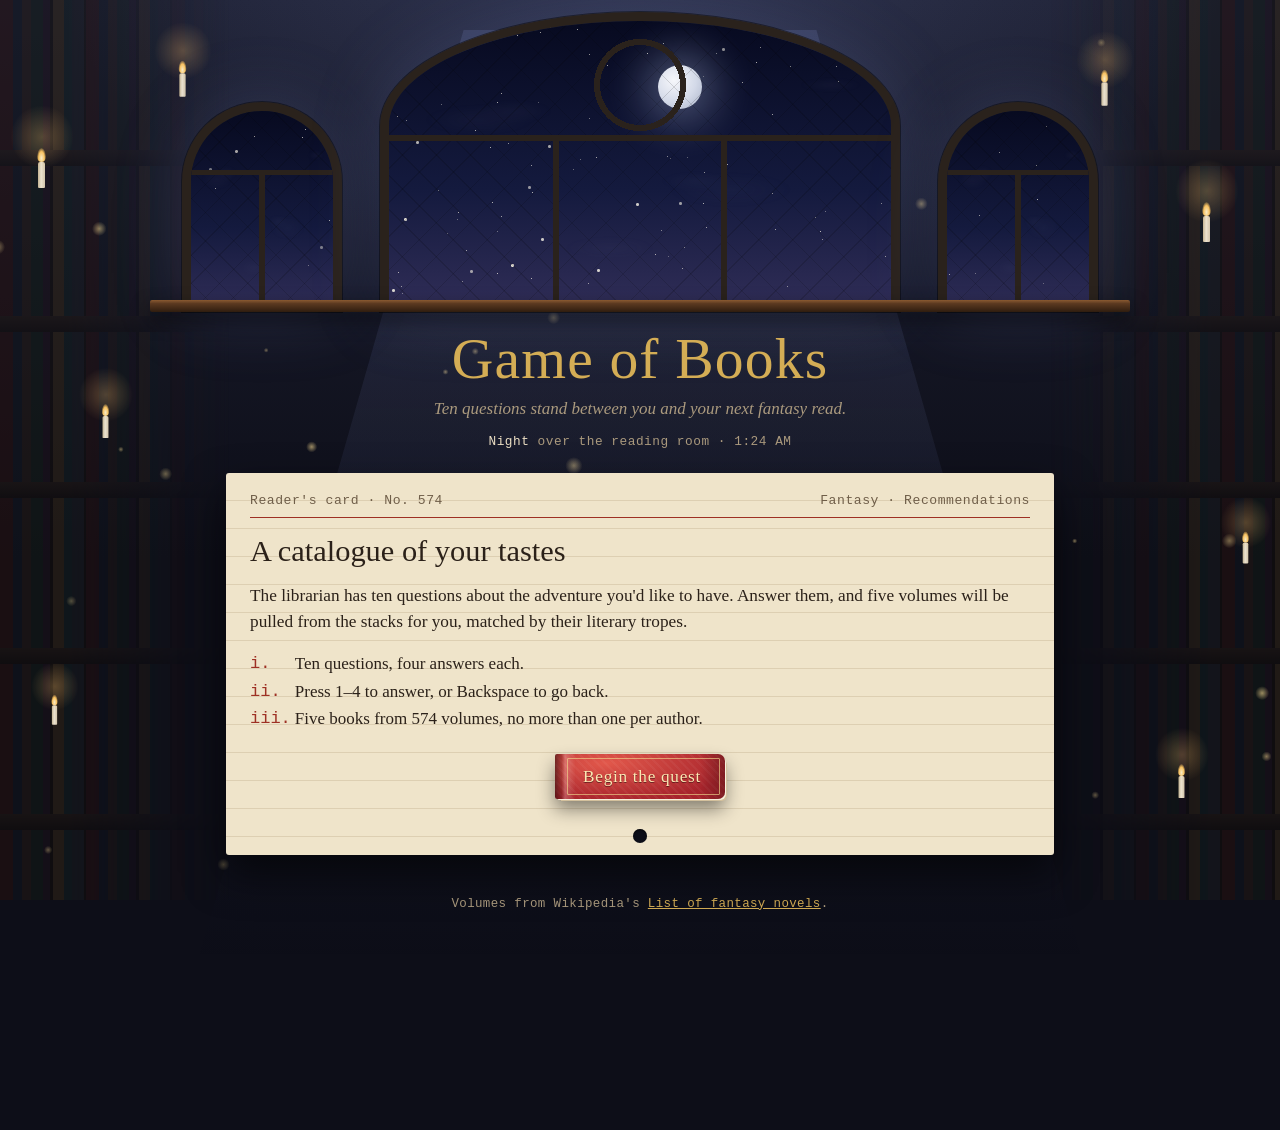
==== commit 59a5fc6a: "Fix books rendering as grey boxes from a stale cached stylesheet The book buttons were showing the b" ====
--- a/index.html
+++ b/index.html
@@ -9,7 +9,7 @@
   <link rel="preconnect" href="https://fonts.googleapis.com">
   <link rel="preconnect" href="https://fonts.gstatic.com" crossorigin>
   <link rel="stylesheet" href="https://fonts.googleapis.com/css2?family=Alegreya:ital,wght@0,400;0,500;0,700;1,400&family=Cutive+Mono&family=IM+Fell+English+SC&family=IM+Fell+English:ital@0;1&display=swap">
-  <link rel="stylesheet" href="css/styles.css">
+  <link rel="stylesheet" href="css/styles.css?v=20261101-2">
 </head>
 <body>
   <main class="wrap">
@@ -53,8 +53,8 @@
     Volumes from Wikipedia's <a href="https://en.wikipedia.org/wiki/List_of_fantasy_novels">List of fantasy novels</a>.
   </footer>
 
-  <script src="js/room.js"></script>
-  <script src="js/quiz.js"></script>
-  <script src="js/game.js"></script>
+  <script src="js/room.js?v=20261101-2"></script>
+  <script src="js/quiz.js?v=20261101-2"></script>
+  <script src="js/game.js?v=20261101-2"></script>
 </body>
 </html>
--- a/css/styles.css
+++ b/css/styles.css
@@ -288,7 +288,7 @@
 
 /* left: a colourful cloth-bound book, front cover facing out */
 .tome {
-  position: relative; width: 190px; aspect-ratio: 2 / 3; justify-self: center;
+  position: relative; display: block; width: 190px; aspect-ratio: 2 / 3; justify-self: center;
   border-radius: 3px 9px 9px 3px; padding: 12px 12px 12px 20px;
   background:
     linear-gradient(90deg, rgba(0,0,0,.45) 0, rgba(0,0,0,.15) 5%, rgba(255,255,255,.22) 7%, rgba(255,255,255,0) 11%, rgba(0,0,0,0) 80%, rgba(0,0,0,.25) 100%),
@@ -301,7 +301,7 @@
 }
 .tome-btn {
   position: relative; z-index: 2; justify-self: center; display: block; margin: 8px 0 0;
-  background: none; border: 0; padding: 0; cursor: pointer; border-radius: 6px;
+  -webkit-appearance: none; appearance: none; background: none; border: 0; padding: 0; cursor: pointer; border-radius: 6px; color: inherit;
 }
 .tome-btn:focus-visible { outline: 2px solid var(--gilt); outline-offset: 8px; }
 .tome-btn .tome { display: block; z-index: 1; }
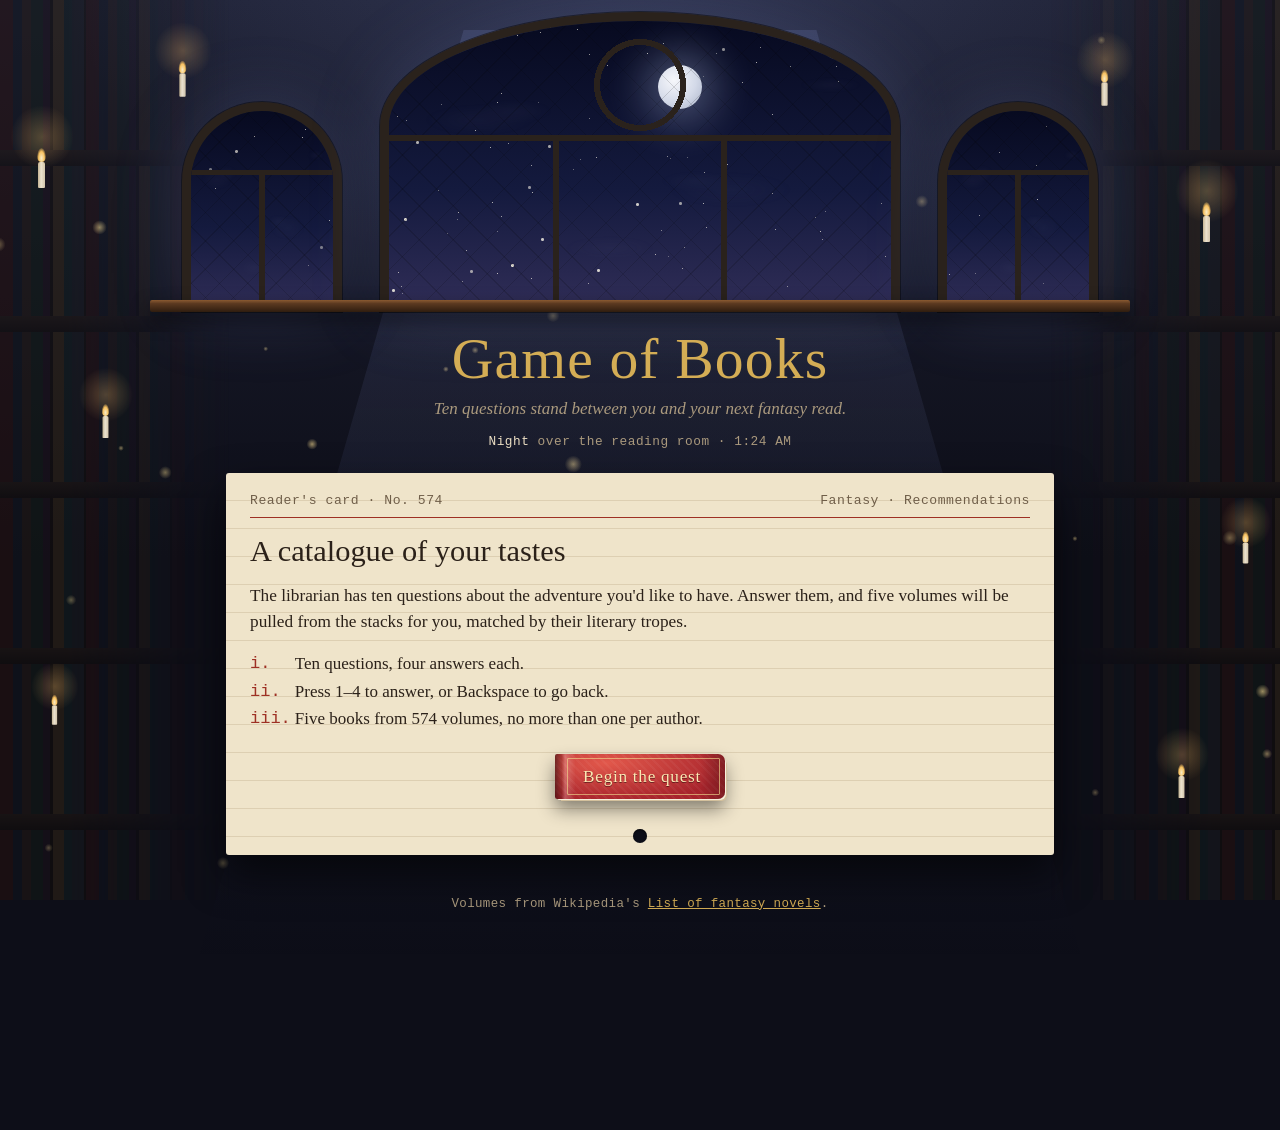
==== commit d92ecbfb: "Show a synopsis of each novel beside its closed book Replace the 'Open the book' hint with the openi" ====
--- a/index.html
+++ b/index.html
@@ -9,7 +9,7 @@
   <link rel="preconnect" href="https://fonts.googleapis.com">
   <link rel="preconnect" href="https://fonts.gstatic.com" crossorigin>
   <link rel="stylesheet" href="https://fonts.googleapis.com/css2?family=Alegreya:ital,wght@0,400;0,500;0,700;1,400&family=Cutive+Mono&family=IM+Fell+English+SC&family=IM+Fell+English:ital@0;1&display=swap">
-  <link rel="stylesheet" href="css/styles.css?v=20261101-2">
+  <link rel="stylesheet" href="css/styles.css?v=20261101-3">
 </head>
 <body>
   <main class="wrap">
@@ -53,8 +53,8 @@
     Volumes from Wikipedia's <a href="https://en.wikipedia.org/wiki/List_of_fantasy_novels">List of fantasy novels</a>.
   </footer>
 
-  <script src="js/room.js?v=20261101-2"></script>
-  <script src="js/quiz.js?v=20261101-2"></script>
-  <script src="js/game.js?v=20261101-2"></script>
+  <script src="js/room.js?v=20261101-3"></script>
+  <script src="js/quiz.js?v=20261101-3"></script>
+  <script src="js/game.js?v=20261101-3"></script>
 </body>
 </html>
--- a/css/styles.css
+++ b/css/styles.css
@@ -322,7 +322,12 @@
 .card-hint {
   align-self: center; margin: 0; color: var(--muted); font-style: italic; transition: opacity .25s;
 }
-.card-hint::before { content: "← "; color: var(--gilt-dim); font-style: normal; }
+.synopsis { max-width: 62ch; border-left: 2px solid var(--gilt-dim); padding: 2px 0 2px 20px; font-style: normal; }
+.syn-k { margin: 0 0 6px; font-family: var(--f-mono); font-size: .74rem; letter-spacing: .1em; text-transform: uppercase; color: var(--gilt); }
+.syn-text { margin: 0; color: var(--parch); font-size: 1.05rem; line-height: 1.6; }
+.syn-text.loading { color: var(--muted); font-style: italic; }
+.syn-src { margin: 8px 0 0; font-family: var(--f-mono); font-size: .76rem; letter-spacing: .04em; }
+.syn-src:empty { display: none; }
 .rec.open .card-hint, .rec.closing .card-hint { opacity: 0; pointer-events: none; }
 
 /* the card slides out from behind the book, overshoots a touch, and settles */
@@ -392,8 +397,7 @@
   .win.side { display: none; }
   .rec { grid-template-columns: minmax(0, 1fr); gap: 18px; --from-x: 0px; --from-y: -230px; --origin: top center; }
   .card-slot { min-height: 0; }
-  .card-hint { text-align: center; }
-  .card-hint::before { content: "↑ "; }
+  .synopsis { justify-self: stretch; }
   .tome { width: 160px; }
   .tome-title { font-size: 1.15rem; }
 }
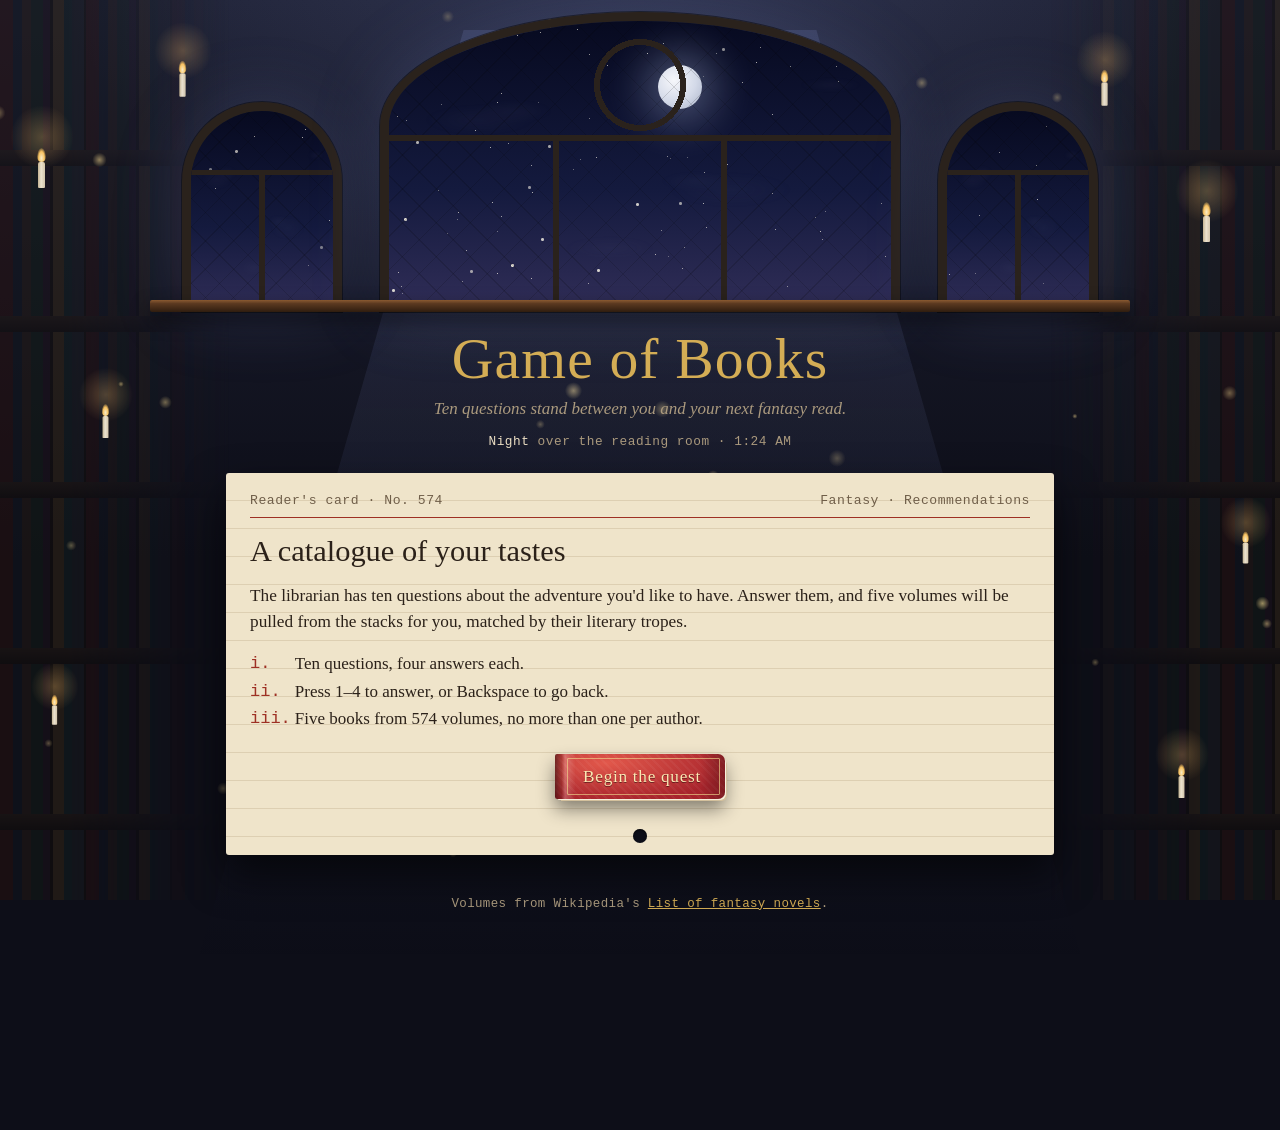
==== commit cf42b743: "Fix review findings in the quiz, results and backdrop - game.js: unlock the quiz when Back restores " ====
--- a/index.html
+++ b/index.html
@@ -9,7 +9,7 @@
   <link rel="preconnect" href="https://fonts.googleapis.com">
   <link rel="preconnect" href="https://fonts.gstatic.com" crossorigin>
   <link rel="stylesheet" href="https://fonts.googleapis.com/css2?family=Alegreya:ital,wght@0,400;0,500;0,700;1,400&family=Cutive+Mono&family=IM+Fell+English+SC&family=IM+Fell+English:ital@0;1&display=swap">
-  <link rel="stylesheet" href="css/styles.css?v=20261101-3">
+  <link rel="stylesheet" href="css/styles.css?v=20261101-4">
 </head>
 <body>
   <main class="wrap">
@@ -53,8 +53,8 @@
     Volumes from Wikipedia's <a href="https://en.wikipedia.org/wiki/List_of_fantasy_novels">List of fantasy novels</a>.
   </footer>
 
-  <script src="js/room.js?v=20261101-3"></script>
-  <script src="js/quiz.js?v=20261101-3"></script>
-  <script src="js/game.js?v=20261101-3"></script>
+  <script src="js/quiz.js?v=20261101-4"></script>
+  <script src="js/room.js?v=20261101-4"></script>
+  <script src="js/game.js?v=20261101-4"></script>
 </body>
 </html>
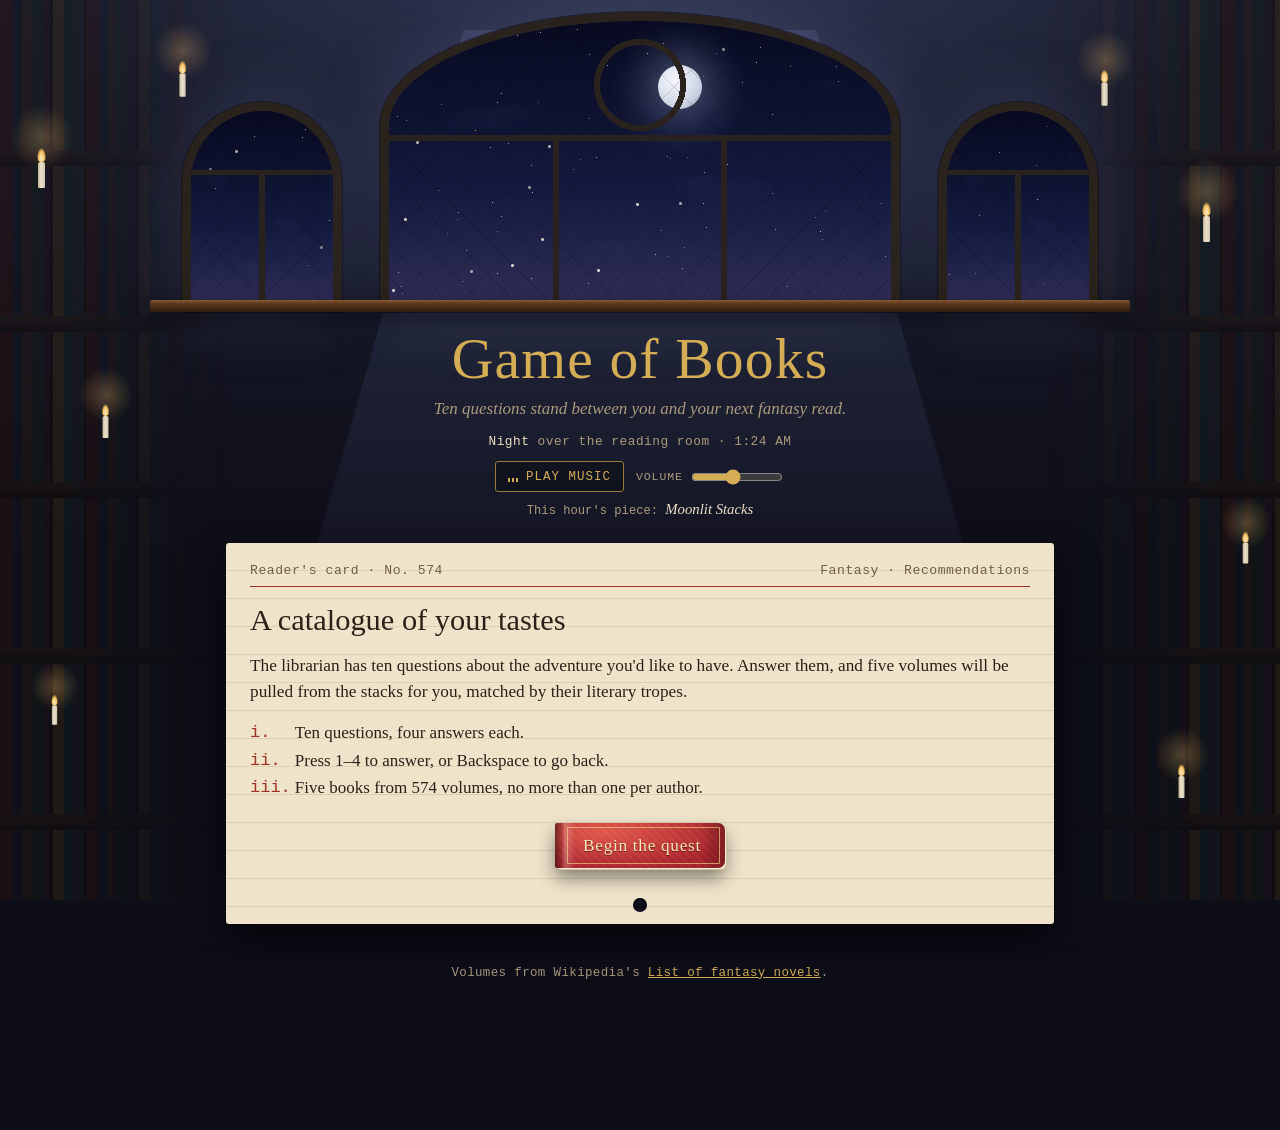
==== commit 41566c92: "Add the Reading Room soundtrack to both pages Port the Fantasy Reading Room's generative Web Audio m" ====
--- a/index.html
+++ b/index.html
@@ -9,7 +9,7 @@
   <link rel="preconnect" href="https://fonts.googleapis.com">
   <link rel="preconnect" href="https://fonts.gstatic.com" crossorigin>
   <link rel="stylesheet" href="https://fonts.googleapis.com/css2?family=Alegreya:ital,wght@0,400;0,500;0,700;1,400&family=Cutive+Mono&family=IM+Fell+English+SC&family=IM+Fell+English:ital@0;1&display=swap">
-  <link rel="stylesheet" href="css/styles.css?v=20261101-4">
+  <link rel="stylesheet" href="css/styles.css?v=20261101-5">
 </head>
 <body>
   <main class="wrap">
@@ -17,6 +17,11 @@
       <h1><a href="./">Game of Books</a></h1>
       <p class="sub">Ten questions stand between you and your next fantasy read.</p>
       <p class="skytime" id="skytime"></p>
+      <div class="music" role="group" aria-label="Music">
+        <button class="mbtn" id="musicBtn" type="button" aria-pressed="false"><span class="eq" aria-hidden="true"><i></i><i></i><i></i></span><span id="musicLbl">Play music</span></button>
+        <label class="volume">Volume<input type="range" id="vol" min="0" max="100" value="45"></label>
+        <p class="mnow" id="musicNow" aria-live="polite"></p>
+      </div>
     </header>
 
     <section id="intro" class="card intro fade-in">
@@ -53,8 +58,9 @@
     Volumes from Wikipedia's <a href="https://en.wikipedia.org/wiki/List_of_fantasy_novels">List of fantasy novels</a>.
   </footer>
 
-  <script src="js/quiz.js?v=20261101-4"></script>
-  <script src="js/room.js?v=20261101-4"></script>
-  <script src="js/game.js?v=20261101-4"></script>
+  <script src="js/quiz.js?v=20261101-5"></script>
+  <script src="js/room.js?v=20261101-5"></script>
+  <script src="js/music.js?v=20261101-5"></script>
+  <script src="js/game.js?v=20261101-5"></script>
 </body>
 </html>
--- a/css/styles.css
+++ b/css/styles.css
@@ -138,6 +138,25 @@
 .skytime b { color: var(--parch); font-weight: 400; }
 .orn { color: var(--gilt-dim); }
 
+/* ---------- soundtrack controls (from the Reading Room) ---------- */
+.music { display: flex; flex-wrap: wrap; align-items: center; justify-content: center; gap: 6px 12px; margin: 10px 0 0; }
+.mbtn {
+  display: inline-flex; align-items: center; gap: 8px; cursor: pointer;
+  background: rgba(0,0,0,.28); border: 1px solid var(--gilt-dim); color: var(--gilt); border-radius: 3px;
+  padding: .32rem .75rem; font-family: var(--f-mono); font-size: .78rem; letter-spacing: .08em; text-transform: uppercase;
+}
+.mbtn:hover { border-color: var(--gilt); }
+.eq { display: inline-flex; gap: 2px; align-items: flex-end; height: 11px; }
+.eq i { width: 2px; height: 4px; background: currentColor; }
+.mbtn[aria-pressed="true"] .eq i { animation: eq .9s ease-in-out infinite alternate; }
+.eq i:nth-child(2) { animation-delay: -.3s; }
+.eq i:nth-child(3) { animation-delay: -.6s; }
+@keyframes eq { from { height: 3px; } to { height: 11px; } }
+.volume { display: inline-flex; align-items: center; gap: 6px; font-family: var(--f-mono); font-size: .72rem; letter-spacing: .08em; text-transform: uppercase; color: var(--muted); }
+.volume input { width: 92px; accent-color: var(--gilt); }
+.mnow { flex-basis: 100%; margin: 0; font-family: var(--f-mono); font-size: .76rem; color: var(--muted); }
+.mnow i { font-family: var(--f-title); font-size: .92rem; color: var(--parch); }
+
 /* ---------- buttons ---------- */
 /* Buttons are small cloth-bound books, matching the recommended covers. */
 .btn {
